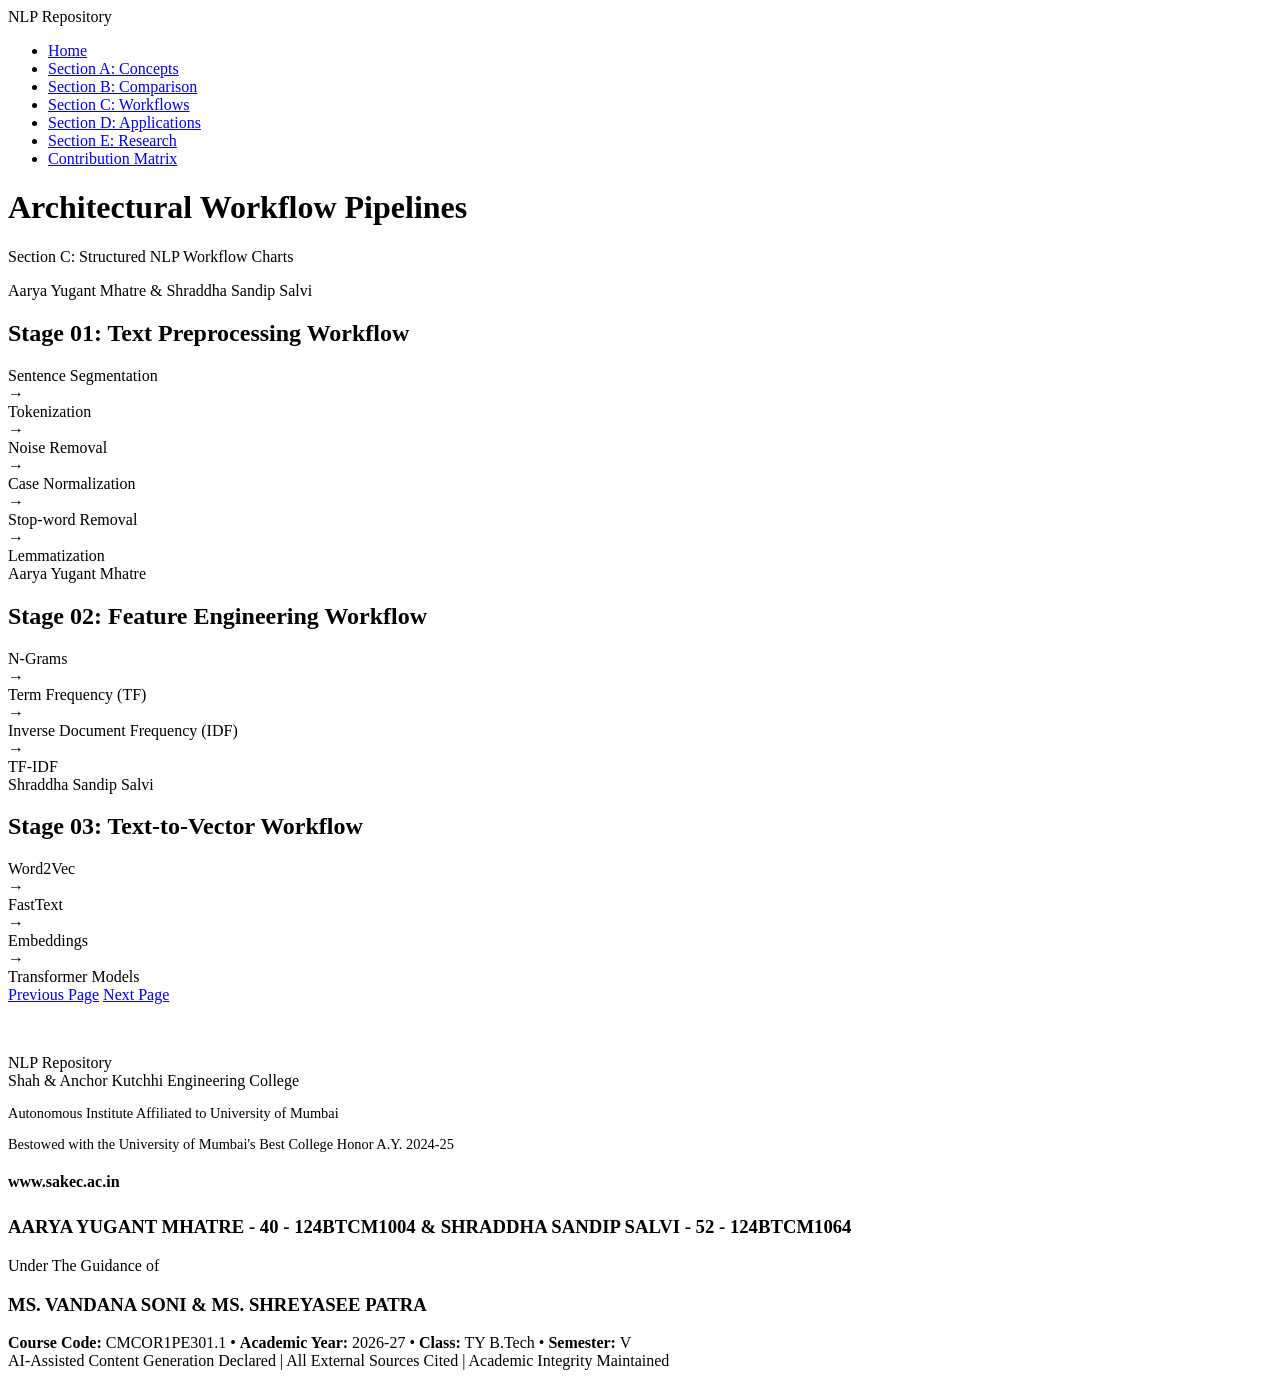
==== SectionC.html @ f756d52d "Add files via upload" ====
<!DOCTYPE html>
<html lang="en">
<head>
    <meta charset="UTF-8">
    <meta name="viewport" content="width=device-width, initial-scale=1.0">
    <title>Section C: Workflows - NLP Repository</title>
    <link rel="stylesheet" href="style.css">
</head>
<body>

    <nav>
        <div class="nav-logo"><a href="index.html" style="color:inherit; text-decoration:none;">NLP Repository</a></div>
        <ul class="nav-links">
<li><a href="index.html" class="nav-item">Home</a></li>
            <li><a href="SectionA.html" class="nav-item">Section A: Concepts</a></li>
            <li><a href="SectionB.html" class="nav-item">Section B: Comparison</a></li>
            <li><a href="SectionC.html" class="nav-item active">Section C: Workflows</a></li>
            <li><a href="SectionD.html" class="nav-item">Section D: Applications</a></li>
            <li><a href="SectionE.html" class="nav-item">Section E: Research</a></li>
<li><a href="ComparisonMatrix.html" class="nav-item">Contribution Matrix</a></li>
        </ul>
    </nav>

    <div class="page-container">
        <header>
            <h1>Architectural <span>Workflow Pipelines</span></h1>
            <p class="subtitle">Section C: Structured NLP Workflow Charts</p>
        </header>
        <div class="author-badge shraddha">Aarya Yugant Mhatre & Shraddha Sandip Salvi</div>

        <h2>Stage 01: Text Preprocessing Workflow</h2>
        <div class="workflow-box">
            <div class="workflow-row">
                <div class="wf-step">Sentence Segmentation</div>
                <div class="wf-arrow">→</div>
                <div class="wf-step">Tokenization</div>
                <div class="wf-arrow">→</div>
                <div class="wf-step">Noise Removal</div>
                <div class="wf-arrow">→</div>
                <div class="wf-step">Case Normalization</div>
                <div class="wf-arrow">→</div>
                <div class="wf-step">Stop-word Removal</div>
                <div class="wf-arrow">→</div>
                <div class="wf-step">Lemmatization</div>
            </div>
        </div>

        <div class="author-badge shraddha">Aarya Yugant Mhatre</div>
        <h2>Stage 02: Feature Engineering Workflow</h2>
        <div class="workflow-box">
            <div class="workflow-row">
                <div class="wf-step">N-Grams</div>
                <div class="wf-arrow">→</div>
                <div class="wf-step">Term Frequency (TF)</div>
                <div class="wf-arrow">→</div>
                <div class="wf-step">Inverse Document Frequency (IDF)</div>
                <div class="wf-arrow">→</div>
                <div class="wf-step">TF-IDF</div>
            </div>
        </div>

        <div class="author-badge shraddha">Shraddha Sandip Salvi</div>
        <h2>Stage 03: Text-to-Vector Workflow</h2>
        <div class="workflow-box">
            <div class="workflow-row">
                <div class="wf-step">Word2Vec</div>
                <div class="wf-arrow">→</div>
                <div class="wf-step">FastText</div>
                <div class="wf-arrow">→</div>
                <div class="wf-step">Embeddings</div>
                <div class="wf-arrow">→</div>
                <div class="wf-step">Transformer Models</div>
            </div>
        </div>

        <div class="page-controls">
            <a href="SectionB.html" class="ctrl-btn">Previous Page</a>
            <a href="SectionD.html" class="ctrl-btn">Next Page</a>
        </div>
    </div>
<div class="page-container" style="margin-top: 50px;">
        <footer>
            <div class="footer-title">NLP Repository</div>
            <div class="footer-subtitle">Shah & Anchor Kutchhi Engineering College</div>
            <p style="color: var(--text-muted); font-size: 0.9rem; margin-bottom: 5px;">Autonomous Institute Affiliated to University of Mumbai</p>
            <p style="color: var(--text-muted); font-size: 0.9rem; margin-bottom: 20px;">Bestowed with the University of Mumbai's Best College Honor A.Y. 2024-25</p>
            <p style="margin-bottom: 25px;"><a href="https://www.sakec.ac.in" target="_blank" style="color: var(--accent-neon-blue); text-decoration: none; font-weight: 600;">www.sakec.ac.in</a></p>
            
            <h3>AARYA YUGANT MHATRE - 40 - 124BTCM1004 & SHRADDHA SANDIP SALVI - 52 - 124BTCM1064</h3>
            <p>Under The Guidance of</p>
            <h3>MS. VANDANA SONI & MS. SHREYASEE PATRA</h3>
           
            <div class="footer-meta">
                <span><strong>Course Code:</strong> CMCOR1PE301.1</span>
                <span>•</span>
                <span><strong>Academic Year:</strong> 2026-27</span>
                <span>•</span>
                <span><strong>Class:</strong> TY B.Tech</span>
                <span>•</span>
                <span><strong>Semester:</strong> V</span>
            </div>

            <div class="footer-declaration">
                AI-Assisted Content Generation Declared | All External Sources Cited | Academic Integrity Maintained
            </div>
        </footer>
    </div>

    <script src="script.js"></script>
</body>
</html>
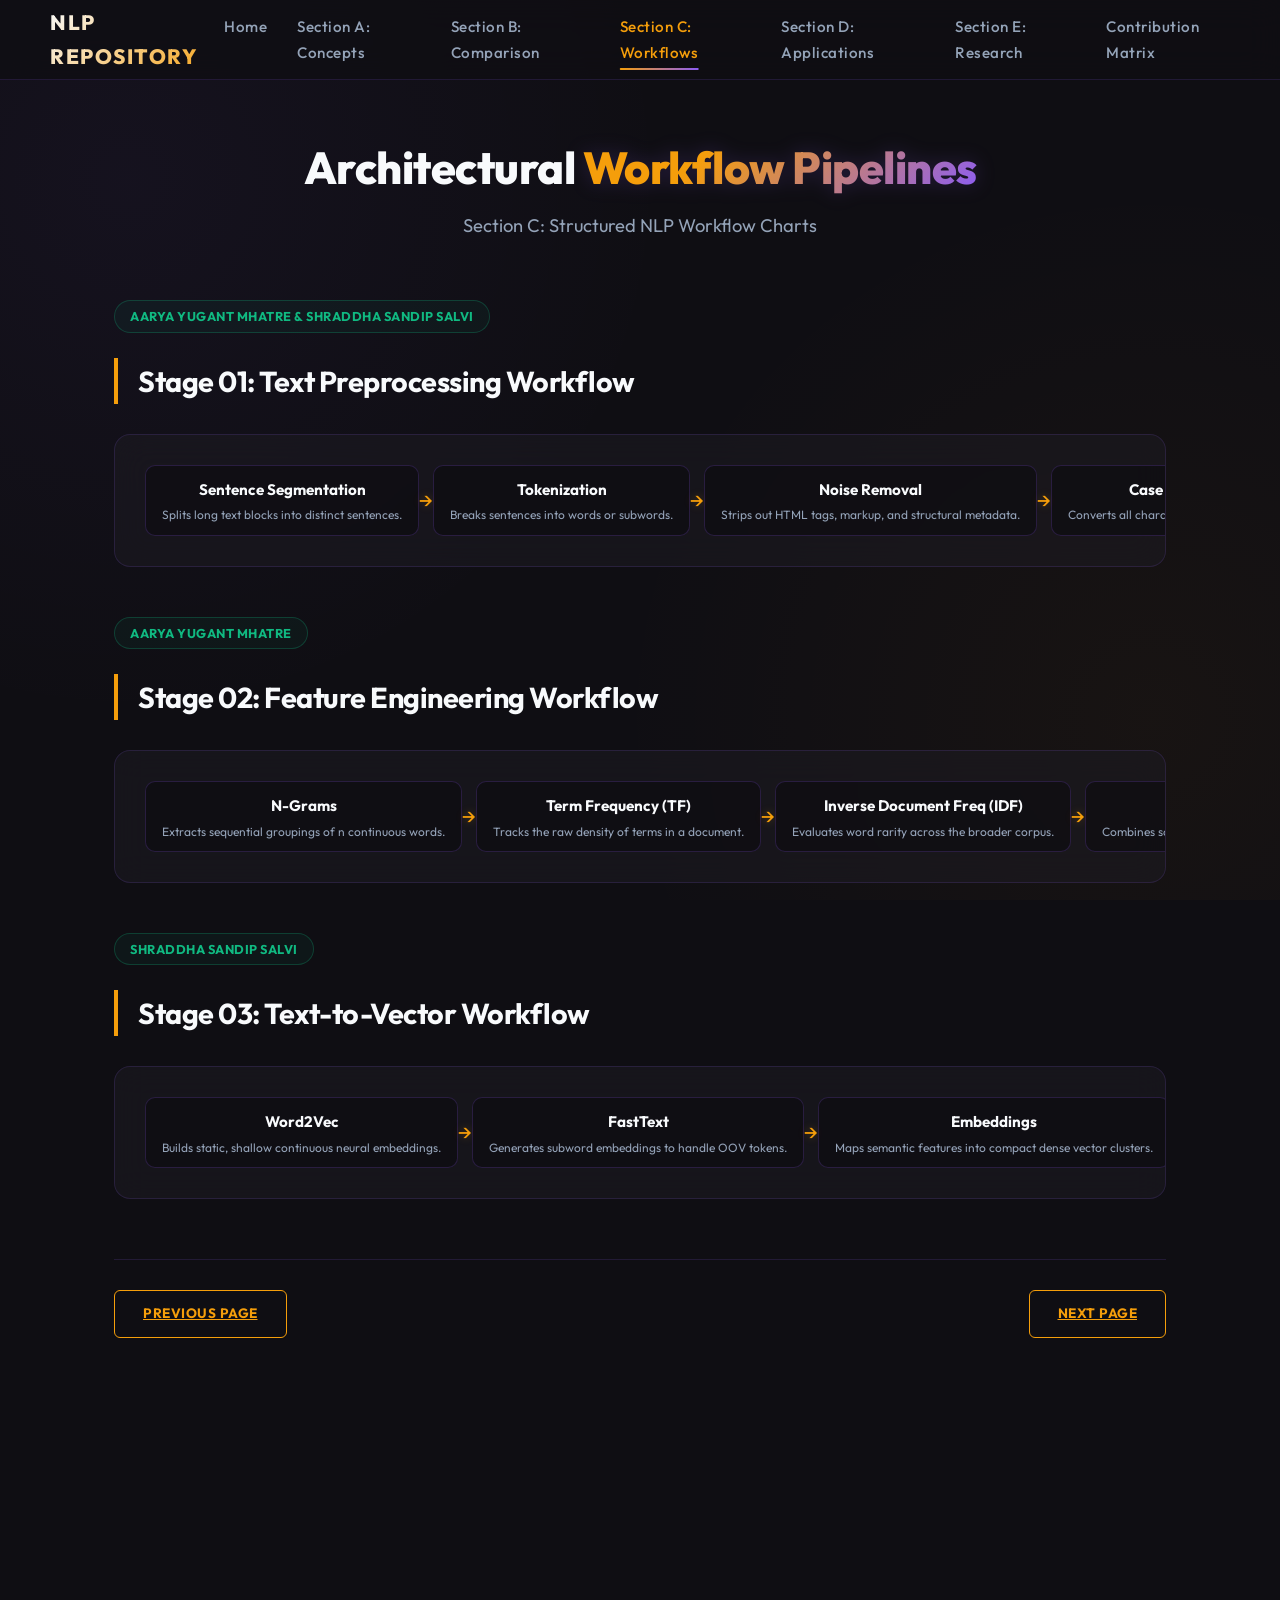
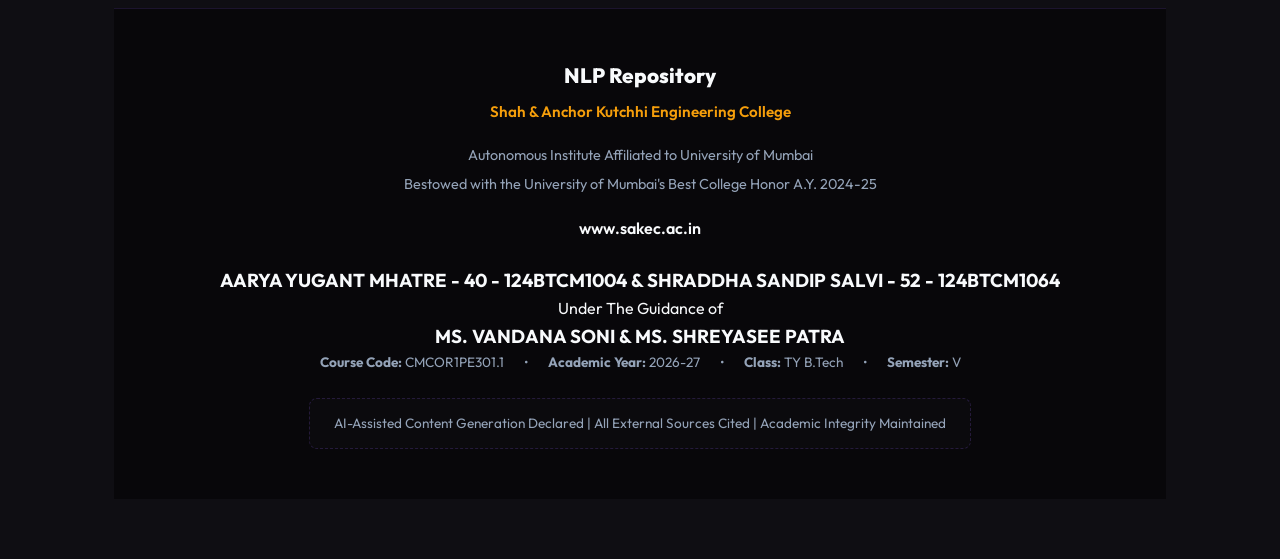
==== commit 1bb384c9: "Enhance workflow steps with descriptive text Added descriptions for workflow steps to enhance clarit" ====
--- a/SectionC.html
+++ b/SectionC.html
@@ -5,19 +5,42 @@
     <meta name="viewport" content="width=device-width, initial-scale=1.0">
     <title>Section C: Workflows - NLP Repository</title>
     <link rel="stylesheet" href="style.css">
+    <style>
+        /* CSS enhancement to display descriptions elegantly inside the workflow layout */
+        .wf-step {
+            display: flex;
+            flex-direction: column;
+            align-items: center;
+            justify-content: center;
+            padding: 12px 16px;
+            min-width: 140px;
+            text-align: center;
+        }
+        .wf-desc {
+            font-size: 0.75rem;
+            color: var(--text-muted, #a0aec0);
+            margin-top: 6px;
+            font-weight: normal;
+            line-height: 1.2;
+        }
+        .workflow-row {
+            flex-wrap: wrap;
+            gap: 10px 0;
+        }
+    </style>
 </head>
 <body>
 
     <nav>
         <div class="nav-logo"><a href="index.html" style="color:inherit; text-decoration:none;">NLP Repository</a></div>
         <ul class="nav-links">
-<li><a href="index.html" class="nav-item">Home</a></li>
+            <li><a href="index.html" class="nav-item">Home</a></li>
             <li><a href="SectionA.html" class="nav-item">Section A: Concepts</a></li>
             <li><a href="SectionB.html" class="nav-item">Section B: Comparison</a></li>
             <li><a href="SectionC.html" class="nav-item active">Section C: Workflows</a></li>
             <li><a href="SectionD.html" class="nav-item">Section D: Applications</a></li>
             <li><a href="SectionE.html" class="nav-item">Section E: Research</a></li>
-<li><a href="ComparisonMatrix.html" class="nav-item">Contribution Matrix</a></li>
+            <li><a href="ComparisonMatrix.html" class="nav-item">Contribution Matrix</a></li>
         </ul>
     </nav>
 
@@ -31,17 +54,35 @@
         <h2>Stage 01: Text Preprocessing Workflow</h2>
         <div class="workflow-box">
             <div class="workflow-row">
-                <div class="wf-step">Sentence Segmentation</div>
+                <div class="wf-step">
+                    <strong>Sentence Segmentation</strong>
+                    <span class="wf-desc">Splits long text blocks into distinct sentences.</span>
+                </div>
                 <div class="wf-arrow">→</div>
-                <div class="wf-step">Tokenization</div>
+                <div class="wf-step">
+                    <strong>Tokenization</strong>
+                    <span class="wf-desc">Breaks sentences into words or subwords.</span>
+                </div>
                 <div class="wf-arrow">→</div>
-                <div class="wf-step">Noise Removal</div>
+                <div class="wf-step">
+                    <strong>Noise Removal</strong>
+                    <span class="wf-desc">Strips out HTML tags, markup, and structural metadata.</span>
+                </div>
                 <div class="wf-arrow">→</div>
-                <div class="wf-step">Case Normalization</div>
+                <div class="wf-step">
+                    <strong>Case Normalization</strong>
+                    <span class="wf-desc">Converts all characters uniformly to lower-case.</span>
+                </div>
                 <div class="wf-arrow">→</div>
-                <div class="wf-step">Stop-word Removal</div>
+                <div class="wf-step">
+                    <strong>Stop-word Removal</strong>
+                    <span class="wf-desc">Filters out common uninformative structural words.</span>
+                </div>
                 <div class="wf-arrow">→</div>
-                <div class="wf-step">Lemmatization</div>
+                <div class="wf-step">
+                    <strong>Lemmatization</strong>
+                    <span class="wf-desc">Reduces remaining words to canonical base lemmas.</span>
+                </div>
             </div>
         </div>
 
@@ -49,13 +90,25 @@
         <h2>Stage 02: Feature Engineering Workflow</h2>
         <div class="workflow-box">
             <div class="workflow-row">
-                <div class="wf-step">N-Grams</div>
+                <div class="wf-step">
+                    <strong>N-Grams</strong>
+                    <span class="wf-desc">Extracts sequential groupings of n continuous words.</span>
+                </div>
                 <div class="wf-arrow">→</div>
-                <div class="wf-step">Term Frequency (TF)</div>
+                <div class="wf-step">
+                    <strong>Term Frequency (TF)</strong>
+                    <span class="wf-desc">Tracks the raw density of terms in a document.</span>
+                </div>
                 <div class="wf-arrow">→</div>
-                <div class="wf-step">Inverse Document Frequency (IDF)</div>
+                <div class="wf-step">
+                    <strong>Inverse Document Freq (IDF)</strong>
+                    <span class="wf-desc">Evaluates word rarity across the broader corpus.</span>
+                </div>
                 <div class="wf-arrow">→</div>
-                <div class="wf-step">TF-IDF</div>
+                <div class="wf-step">
+                    <strong>TF-IDF Matrix</strong>
+                    <span class="wf-desc">Combines scores to weight contextually unique words.</span>
+                </div>
             </div>
         </div>
 
@@ -63,13 +116,25 @@
         <h2>Stage 03: Text-to-Vector Workflow</h2>
         <div class="workflow-box">
             <div class="workflow-row">
-                <div class="wf-step">Word2Vec</div>
+                <div class="wf-step">
+                    <strong>Word2Vec</strong>
+                    <span class="wf-desc">Builds static, shallow continuous neural embeddings.</span>
+                </div>
                 <div class="wf-arrow">→</div>
-                <div class="wf-step">FastText</div>
+                <div class="wf-step">
+                    <strong>FastText</strong>
+                    <span class="wf-desc">Generates subword embeddings to handle OOV tokens.</span>
+                </div>
                 <div class="wf-arrow">→</div>
-                <div class="wf-step">Embeddings</div>
+                <div class="wf-step">
+                    <strong>Embeddings</strong>
+                    <span class="wf-desc">Maps semantic features into compact dense vector clusters.</span>
+                </div>
                 <div class="wf-arrow">→</div>
-                <div class="wf-step">Transformer Models</div>
+                <div class="wf-step">
+                    <strong>Transformer Models</strong>
+                    <span class="wf-desc">Utilizes dynamic attention for context-aware states.</span>
+                </div>
             </div>
         </div>
 
@@ -78,7 +143,8 @@
             <a href="SectionD.html" class="ctrl-btn">Next Page</a>
         </div>
     </div>
-<div class="page-container" style="margin-top: 50px;">
+
+    <div class="page-container" style="margin-top: 50px;">
         <footer>
             <div class="footer-title">NLP Repository</div>
             <div class="footer-subtitle">Shah & Anchor Kutchhi Engineering College</div>
@@ -108,4 +174,4 @@
 
     <script src="script.js"></script>
 </body>
-</html>+</html>
--- a/style.css
+++ b/style.css
@@ -0,0 +1,723 @@
+@import url('https://fonts.googleapis.com/css2?family=Outfit:wght@300;400;500;600;700;800&display=swap');
+
+:root {
+    /* Highly Professional Warm Slate & Amber-Gold Color Palette */
+    --bg-dark: #0f0e13;                  /* Deep obsidian charcoal (no blue) */
+    --bg-card: rgba(30, 28, 36, 0.55);   /* Translucent dark warm slate */
+    --bg-card-hover: rgba(40, 37, 48, 0.75);
+    --accent-amber: #f59e0b;             /* Elegant professional Amber/Gold */
+    --accent-amber-glow: rgba(245, 158, 11, 0.3);
+    --accent-violet: #8b5cf6;            /* Deep Violet */
+    --accent-violet-glow: rgba(139, 92, 246, 0.35);
+    --accent-emerald: #10b981;           /* Professional status green */
+    --text-main: #f8fafc;                /* Warm off-white */
+    --text-muted: #94a3b8;               /* Muted steel grey */
+    --border-color: rgba(139, 92, 246, 0.15); /* Soft violet borders */
+    --border-hover: rgba(245, 158, 11, 0.45);  /* Responsive amber active borders */
+    --font-family: 'Outfit', 'Segoe UI', Roboto, sans-serif;
+    --glass-blur: 16px;
+    --transition-smooth: all 0.4s cubic-bezier(0.16, 1, 0.3, 1);
+}
+
+* {
+    box-sizing: border-box;
+    margin: 0;
+    padding: 0;
+    scroll-behavior: smooth;
+}
+
+body {
+    background-color: var(--bg-dark);
+    background-image: 
+        radial-gradient(circle at 10% 20%, rgba(139, 92, 246, 0.05) 0%, transparent 40%),
+        radial-gradient(circle at 90% 80%, rgba(245, 158, 11, 0.04) 0%, transparent 40%);
+    background-attachment: fixed;
+    color: var(--text-main);
+    font-family: var(--font-family);
+    line-height: 1.6;
+    padding-top: 80px;
+    overflow-x: hidden;
+}
+
+/* Custom Scrollbar */
+::-webkit-scrollbar {
+    width: 6px;
+    height: 6px;
+}
+::-webkit-scrollbar-track {
+    background: var(--bg-dark);
+}
+::-webkit-scrollbar-thumb {
+    background: rgba(139, 92, 246, 0.2);
+    border-radius: 10px;
+    transition: var(--transition-smooth);
+}
+::-webkit-scrollbar-thumb:hover {
+    background: var(--accent-amber);
+    box-shadow: 0 0 10px var(--accent-amber-glow);
+}
+
+/* Navigation Bar */
+nav {
+    position: fixed;
+    top: 0;
+    left: 0;
+    width: 100%;
+    height: 80px;
+    background: rgba(15, 14, 19, 0.8);
+    backdrop-filter: blur(var(--glass-blur));
+    -webkit-backdrop-filter: blur(var(--glass-blur));
+    border-bottom: 1px solid var(--border-color);
+    display: flex;
+    justify-content: space-between;
+    align-items: center;
+    padding: 0 50px;
+    z-index: 1000;
+    transition: var(--transition-smooth);
+}
+
+.nav-logo {
+    font-size: 1.3rem;
+    font-weight: 800;
+    color: var(--text-main);
+    letter-spacing: 1.5px;
+    text-transform: uppercase;
+    background: linear-gradient(135deg, var(--text-main), var(--accent-amber));
+    -webkit-background-clip: text;
+    -webkit-text-fill-color: transparent;
+}
+
+.nav-links {
+    display: flex;
+    list-style: none;
+    gap: 30px;
+}
+
+.nav-links a {
+    color: var(--text-muted);
+    text-decoration: none;
+    font-size: 0.95rem;
+    font-weight: 500;
+    transition: var(--transition-smooth);
+    position: relative;
+    padding: 8px 0;
+    letter-spacing: 0.5px;
+}
+
+.nav-links a:hover, .nav-links a.active {
+    color: var(--accent-amber);
+}
+
+.nav-links a::after {
+    content: '';
+    position: absolute;
+    bottom: 0;
+    left: 50%;
+    width: 0;
+    height: 2px;
+    background: linear-gradient(90deg, var(--accent-amber), var(--accent-violet));
+    transition: var(--transition-smooth);
+    transform: translateX(-50%);
+    border-radius: 2px;
+}
+
+.nav-links a:hover::after, .nav-links a.active::after {
+    width: 100%;
+}
+
+/* Container Pages */
+.page-container {
+    max-width: 1100px;
+    margin: 0 auto;
+    padding: 60px 24px;
+}
+
+/* ADJUSTED FOR SPLIT FILES: 
+   Removed 'display: none;' so each file displays its content immediately when opened, 
+   while keeping your exact animation styling intact. */
+.page {
+    animation: fadeIn 0.6s cubic-bezier(0.16, 1, 0.3, 1) forwards;
+}
+
+@keyframes fadeIn {
+    from { opacity: 0; transform: translateY(15px); filter: blur(4px); }
+    to { opacity: 1; transform: translateY(0); filter: blur(0); }
+}
+
+header {
+    text-align: center;
+    margin-bottom: 60px;
+}
+
+h1 {
+    font-size: 2.8rem;
+    font-weight: 800;
+    color: var(--text-main);
+    margin-bottom: 15px;
+    letter-spacing: -0.5px;
+    line-height: 1.25;
+}
+
+h1 span {
+    background: linear-gradient(135deg, var(--accent-amber) 30%, var(--accent-violet) 100%);
+    -webkit-background-clip: text;
+    -webkit-text-fill-color: transparent;
+    filter: drop-shadow(0 0 10px rgba(139, 92, 246, 0.2));
+}
+
+.subtitle {
+    color: var(--text-muted);
+    font-size: 1.15rem;
+    font-weight: 400;
+    max-width: 600px;
+    margin: 0 auto;
+}
+
+h2 {
+    font-size: 1.8rem;
+    font-weight: 700;
+    margin-bottom: 30px;
+    color: var(--text-main);
+    border-left: 4px solid var(--accent-amber);
+    padding-left: 20px;
+    letter-spacing: -0.5px;
+}
+
+.author-badge {
+    display: inline-block;
+    padding: 5px 15px;
+    background: rgba(245, 158, 11, 0.05);
+    border: 1px solid rgba(245, 158, 11, 0.25);
+    color: var(--accent-amber);
+    border-radius: 100px;
+    font-size: 0.8rem;
+    font-weight: 700;
+    letter-spacing: 0.5px;
+    text-transform: uppercase;
+    margin-bottom: 25px;
+    transition: var(--transition-smooth);
+}
+
+.author-badge.shraddha {
+    background: rgba(16, 185, 129, 0.05);
+    border: 1px solid rgba(16, 185, 129, 0.25);
+    color: var(--accent-emerald);
+}
+
+.author-badge:hover {
+    transform: translateY(-1.5px);
+    box-shadow: 0 4px 12px rgba(245, 158, 11, 0.15);
+}
+
+/* Interactive Collapsible Cards */
+.concept-grid {
+    display: grid;
+    grid-template-columns: 1fr;
+    gap: 20px;
+    margin-bottom: 50px;
+}
+
+.collapsible-card {
+    background: var(--bg-card);
+    backdrop-filter: blur(var(--glass-blur));
+    -webkit-backdrop-filter: blur(var(--glass-blur));
+    border: 1px solid var(--border-color);
+    border-radius: 12px;
+    overflow: hidden;
+    transition: var(--transition-smooth);
+}
+
+.collapsible-card:hover {
+    border-color: var(--border-hover);
+    background: var(--bg-card-hover);
+    transform: translateY(-2px);
+    box-shadow: 
+        0 12px 30px rgba(0, 0, 0, 0.45),
+        0 0 15px rgba(139, 92, 246, 0.05);
+}
+
+.card-trigger {
+    width: 100%;
+    background: none;
+    border: none;
+    color: var(--text-main);
+    text-align: left;
+    padding: 20px 30px;
+    font-size: 1.15rem;
+    font-weight: 600;
+    cursor: pointer;
+    display: flex;
+    justify-content: space-between;
+    align-items: center;
+    transition: var(--transition-smooth);
+}
+
+.card-trigger:hover {
+    background: rgba(255, 255, 255, 0.015);
+}
+
+.card-trigger .icon {
+    font-size: 0.9rem;
+    color: var(--accent-amber);
+    transition: transform 0.4s cubic-bezier(0.16, 1, 0.3, 1);
+}
+
+.collapsible-card.active .card-trigger .icon {
+    transform: rotate(180deg);
+    color: var(--accent-violet);
+}
+
+.card-content {
+    max-height: 0;
+    overflow: hidden;
+    transition: max-height 0.5s cubic-bezier(0.16, 1, 0.3, 1);
+    background: rgba(12, 11, 16, 0.4);
+}
+
+.content-inner {
+    padding: 30px;
+    border-top: 1px solid rgba(255, 255, 255, 0.03);
+}
+
+/* Sub-point Styling inside Cards */
+.info-block {
+    margin-bottom: 22px;
+}
+.info-block:last-child {
+    margin-bottom: 0;
+}
+.info-label {
+    font-weight: 700;
+    color: var(--accent-amber);
+    font-size: 0.85rem;
+    text-transform: uppercase;
+    letter-spacing: 0.5px;
+    margin-bottom: 5px;
+}
+.collapsible-card.active.shraddha-card .info-label {
+    color: var(--accent-emerald);
+}
+.info-text {
+    color: var(--text-main);
+    font-size: 1.02rem;
+    opacity: 0.9;
+}
+
+/* Section B: Flow-style Comparison Tables */
+.comparison-flow {
+    display: flex;
+    flex-direction: column;
+    gap: 40px;
+}
+
+.comp-element {
+    display: flex;
+    flex-direction: column;
+    align-items: center;
+    width: 100%;
+}
+
+.comp-box-wrapper {
+    display: grid;
+    grid-template-columns: 1fr 1fr;
+    gap: 30px;
+    width: 100%;
+}
+
+@media (max-width: 768px) {
+    .comp-box-wrapper {
+        grid-template-columns: 1fr;
+    }
+}
+
+.comp-node {
+    background: var(--bg-card);
+    backdrop-filter: blur(var(--glass-blur));
+    border: 1px solid var(--border-color);
+    border-radius: 12px;
+    padding: 30px;
+    transition: var(--transition-smooth);
+}
+
+.comp-node:hover {
+    border-color: var(--border-hover);
+    transform: translateY(-3px);
+    box-shadow: 0 10px 25px rgba(245, 158, 11, 0.08);
+}
+
+.comp-node h4 {
+    font-size: 1.25rem;
+    color: var(--accent-amber);
+    margin-bottom: 20px;
+    text-align: center;
+    text-transform: uppercase;
+    letter-spacing: 0.5px;
+    font-weight: 700;
+}
+
+.comp-flow-arrow {
+    color: var(--accent-amber);
+    font-size: 2rem;
+    margin: 20px 0;
+    filter: drop-shadow(0 0 5px var(--accent-amber-glow));
+    animation: bounce 2.2s infinite ease-in-out;
+}
+
+@keyframes bounce {
+    0%, 100% { transform: translateY(0); }
+    50% { transform: translateY(-8px); }
+}
+
+.criteria-row {
+    margin-bottom: 18px;
+    border-bottom: 1px solid rgba(255, 255, 255, 0.03);
+    padding-bottom: 12px;
+}
+.criteria-row:last-child {
+    margin-bottom: 0;
+    border-bottom: none;
+    padding-bottom: 0;
+}
+
+/* Section C: Workflow Diagrams */
+.pipeline-flow {
+    background: var(--bg-card);
+    backdrop-filter: blur(var(--glass-blur));
+    border: 1px solid var(--border-color);
+    border-radius: 16px;
+    padding: 40px;
+    margin-top: 30px;
+}
+
+.flow-step {
+    background: rgba(12, 11, 16, 0.55);
+    border: 1px solid rgba(139, 92, 246, 0.2);
+    border-radius: 10px;
+    padding: 24px;
+    margin-bottom: 24px;
+    position: relative;
+    transition: var(--transition-smooth);
+}
+
+.flow-step:hover {
+    border-color: var(--accent-amber);
+    box-shadow: 0 0 20px rgba(245, 158, 11, 0.15);
+    transform: translateX(4px);
+}
+
+.flow-step:last-child {
+    margin-bottom: 0;
+}
+
+.step-num {
+    position: absolute;
+    top: -12px;
+    left: 24px;
+    background: linear-gradient(135deg, var(--accent-amber), var(--accent-violet));
+    color: var(--bg-dark);
+    font-weight: 800;
+    font-size: 0.75rem;
+    padding: 3px 14px;
+    border-radius: 100px;
+    letter-spacing: 0.5px;
+}
+
+.flow-step h4 {
+    margin-bottom: 10px;
+    color: var(--accent-amber);
+    font-size: 1.15rem;
+    font-weight: 700;
+}
+
+.arrow-down-connector {
+    text-align: center;
+    color: var(--accent-amber);
+    font-size: 1.6rem;
+    margin: -12px 0 12px 0;
+    filter: drop-shadow(0 0 4px var(--accent-amber-glow));
+}
+
+/* Page Controls Navigation buttons at the bottom */
+.page-controls {
+    display: flex;
+    justify-content: space-between;
+    margin-top: 60px;
+    border-top: 1px solid var(--border-color);
+    padding-top: 30px;
+}
+
+.ctrl-btn {
+    background: transparent;
+    border: 1px solid var(--accent-amber);
+    color: var(--accent-amber);
+    padding: 12px 28px;
+    border-radius: 6px;
+    cursor: pointer;
+    font-weight: 700;
+    transition: var(--transition-smooth);
+    text-transform: uppercase;
+    font-size: 0.85rem;
+    letter-spacing: 0.5px;
+}
+
+.ctrl-btn:hover {
+    background: var(--accent-amber);
+    color: var(--bg-dark);
+    box-shadow: 0 0 20px var(--accent-amber-glow);
+    transform: translateY(-2px);
+}
+
+.ctrl-btn:disabled {
+    border-color: var(--text-muted);
+    color: var(--text-muted);
+    cursor: not-allowed;
+    background: transparent;
+    box-shadow: none;
+    transform: none;
+    opacity: 0.35;
+}
+
+/* Footer Details */
+footer {
+    background: #08070a;
+    border-top: 1px solid var(--border-color);
+    padding: 50px 20px;
+    margin-top: 100px;
+    text-align: center;
+}
+
+.footer-title {
+    font-size: 1.3rem;
+    font-weight: 800;
+    color: var(--text-main);
+    margin-bottom: 8px;
+}
+
+.footer-subtitle {
+    color: var(--accent-amber);
+    font-size: 0.95rem;
+    margin-bottom: 20px;
+    font-weight: 600;
+}
+
+.footer-meta {
+    color: var(--text-muted);
+    font-size: 0.85rem;
+    margin-bottom: 25px;
+    display: flex;
+    justify-content: center;
+    gap: 20px;
+    flex-wrap: wrap;
+}
+
+.footer-declaration {
+    background: rgba(255, 255, 255, 0.015);
+    border: 1px dashed rgba(139, 92, 246, 0.2);
+    padding: 14px 24px;
+    border-radius: 8px;
+    display: inline-block;
+    font-size: 0.85rem;
+    color: var(--text-muted);
+    line-height: 1.5;
+}
+
+.contributors {
+    display: flex;
+    gap: 30px;
+    justify-content: center;
+    margin-top: 50px;
+    flex-wrap: wrap;
+}
+
+.contributor-card {
+    position: relative;
+    background: rgba(30, 28, 36, 0.35);
+    backdrop-filter: blur(var(--glass-blur));
+    padding: 35px 25px;
+    border-radius: 16px;
+    width: 300px;
+    text-align: center;
+    transition: var(--transition-smooth);
+    border: 1px solid rgba(255, 255, 255, 0.04);
+}
+
+.contributor-card:hover {
+    transform: translateY(-8px);
+    border-color: rgba(139, 92, 246, 0.3);
+    box-shadow: 
+        0 15px 30px rgba(0, 0, 0, 0.5),
+        0 0 25px rgba(139, 92, 246, 0.05);
+}
+
+.name {
+    font-size: 1.6rem;
+    font-weight: 700;
+    margin-bottom: 12px;
+    color: var(--text-main);
+}
+
+/* View Button */
+.view-btn {
+    opacity: 0;
+    transform: translateY(10px);
+    transition: var(--transition-smooth);
+    padding: 10px 22px;
+    border: none;
+    background: linear-gradient(135deg, var(--accent-amber), var(--accent-violet));
+    color: var(--text-main);
+    font-weight: 700;
+    font-size: 0.85rem;
+    border-radius: 30px;
+    cursor: pointer;
+    box-shadow: 0 4px 15px var(--accent-amber-glow);
+}
+
+.contributor-card:hover .view-btn {
+    opacity: 1;
+    transform: translateY(0);
+}
+
+.view-btn:hover {
+    transform: scale(1.04);
+    box-shadow: 0 6px 20px rgba(245, 158, 11, 0.4);
+}
+
+/* Contribution table hidden */
+.contribution-table {
+    max-height: 0;
+    overflow: hidden;
+    transition: max-height 0.5s cubic-bezier(0.16, 1, 0.3, 1);
+    text-align: left;
+    margin-top: 20px;
+}
+
+.contribution-table.active {
+    max-height: 350px;
+}
+
+.contribution-table ul {
+    padding-left: 20px;
+}
+
+.contribution-table li {
+    margin-bottom: 10px;
+    font-size: 0.95rem;
+    color: var(--text-muted);
+}
+
+/* ===== FIX FOR SECTION C (WORKFLOW ROW) ===== */
+.workflow-box {
+    background: var(--bg-card);
+    backdrop-filter: blur(var(--glass-blur));
+    border: 1px solid var(--border-color);
+    border-radius: 16px;
+    padding: 30px;
+    margin-bottom: 50px;
+    overflow-x: auto;
+}
+
+.workflow-box::-webkit-scrollbar {
+    height: 6px;
+}
+
+.workflow-row {
+    display: flex;
+    align-items: center;
+    gap: 20px;
+    flex-wrap: nowrap;
+    min-width: max-content;
+}
+
+.wf-step {
+    background: rgba(12, 11, 16, 0.6);
+    border: 1px solid rgba(139, 92, 246, 0.2);
+    color: var(--text-main);
+    padding: 14px 22px;
+    border-radius: 10px;
+    font-size: 0.95rem;
+    font-weight: 500;
+    white-space: nowrap;
+    transition: var(--transition-smooth);
+}
+
+.wf-step:hover {
+    border-color: var(--accent-amber);
+    box-shadow: 0 0 15px rgba(245, 158, 11, 0.2);
+    transform: translateY(-3px);
+}
+
+.wf-arrow {
+    color: var(--accent-amber);
+    font-size: 1.3rem;
+    text-shadow: 0 0 10px var(--accent-amber-glow);
+}
+
+/* Accordion Styling */
+.toc-accordion {
+    width: 85%;
+    margin: auto;
+    color: white;
+}
+
+.toc-accordion h2 {
+    text-align: center;
+    margin-bottom: 25px;
+    color: var(--accent-amber);
+    border-left: none;
+    padding-left: 0;
+}
+
+.toc-item {
+    margin-bottom: 12px;
+    border-radius: 10px;
+    overflow: hidden;
+    border: 1px solid var(--border-color);
+    transition: var(--transition-smooth);
+}
+
+.toc-item:hover {
+    border-color: var(--border-hover);
+}
+
+.toc-btn {
+    width: 100%;
+    padding: 18px 24px;
+    background: rgba(30, 28, 36, 0.6);
+    color: white;
+    border: none;
+    text-align: left;
+    font-size: 1.1rem;
+    font-weight: 600;
+    cursor: pointer;
+    transition: var(--transition-smooth);
+}
+
+.toc-btn:hover {
+    background: var(--accent-amber);
+    color: var(--bg-dark);
+    box-shadow: 0 0 20px var(--accent-amber-glow);
+}
+
+.toc-content {
+    max-height: 0;
+    overflow: hidden;
+    background: rgba(12, 11, 16, 0.5);
+    display: flex;
+    flex-direction: column;
+    transition: max-height 0.4s cubic-bezier(0.16, 1, 0.3, 1);
+}
+
+.toc-content a {
+    padding: 14px 28px;
+    text-decoration: none;
+    color: var(--text-muted);
+    border-bottom: 1px solid rgba(255, 255, 255, 0.03);
+    font-weight: 500;
+    transition: var(--transition-smooth);
+}
+
+.toc-content a:hover {
+    background: rgba(245, 158, 11, 0.08);
+    color: var(--accent-amber);
+    padding-left: 35px;
+}
